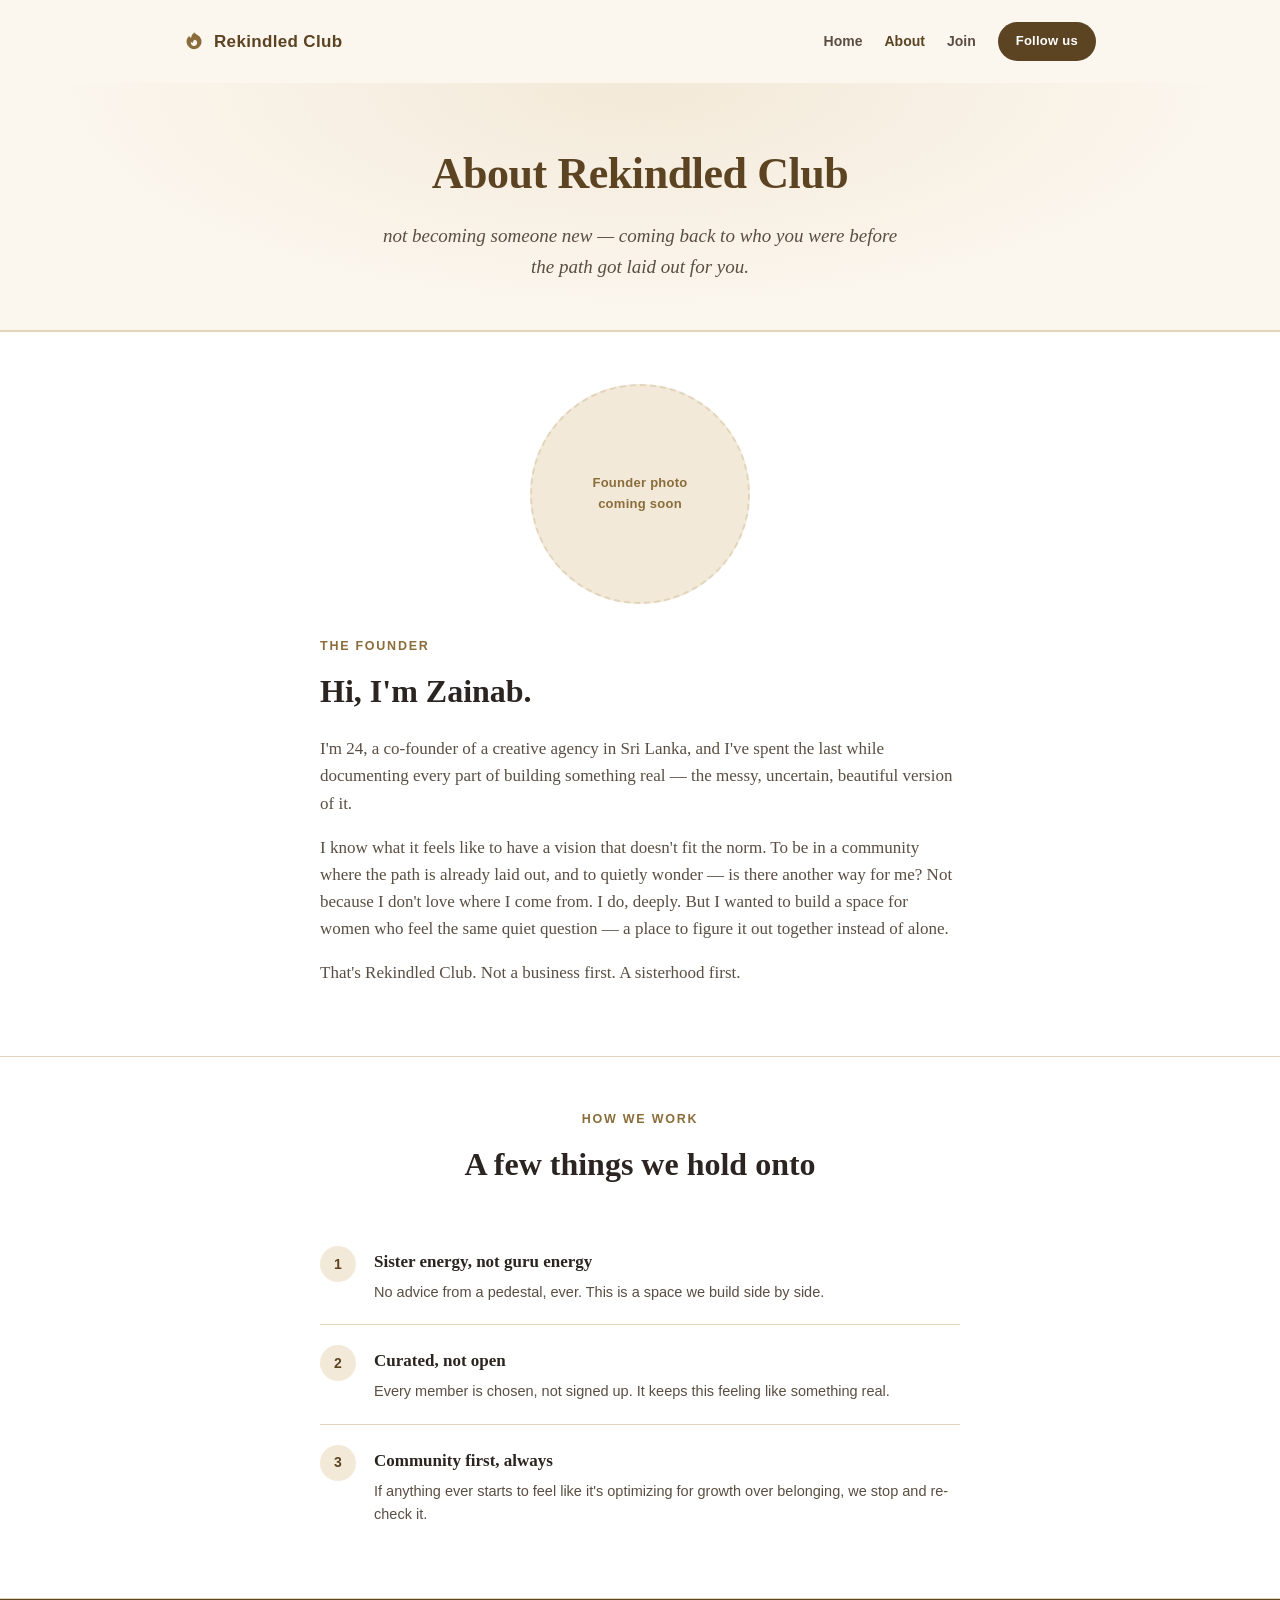
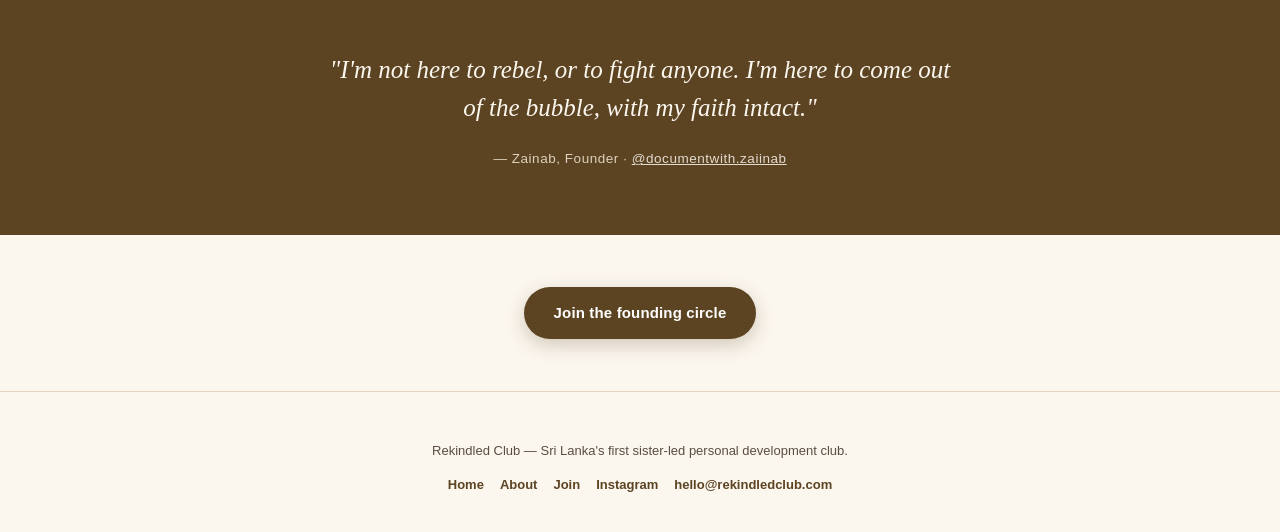
==== about.html @ f477de77 "Add files via upload" ====
<!DOCTYPE html>
<html lang="en">
<head>
<meta charset="UTF-8" />
<meta name="viewport" content="width=device-width, initial-scale=1.0" />
<title>About — Rekindled Club</title>
<meta name="description" content="Meet Zainab, founder of Rekindled Club — Sri Lanka's first sister-led personal development club." />
<link rel="stylesheet" href="style.css" />
</head>
<body>

<nav class="sitenav">
  <a class="brand" href="index.html">
    <svg width="20" height="20" viewBox="0 0 24 24" fill="#8A6D3A" xmlns="http://www.w3.org/2000/svg">
      <path fill-rule="evenodd" clip-rule="evenodd" d="M12.963 2.286a.75.75 0 00-1.071-.136 9.742 9.742 0 00-3.539 6.176 7.547 7.547 0 01-1.705-1.715.75.75 0 00-1.152-.082A9 9 0 1015.68 4.534a7.46 7.46 0 01-2.717-2.248zM15.75 14.25a3.75 3.75 0 11-7.313-1.172c.628.465 1.35.81 2.133 1a5.99 5.99 0 011.925-3.545 3.75 3.75 0 013.255 3.717z"/>
    </svg>
    Rekindled Club
  </a>
  <div class="navlinks">
    <a class="page" href="index.html">Home</a>
    <a class="page active" href="about.html">About</a>
    <a class="page" href="join.html">Join</a>
    <a class="follow" href="https://www.instagram.com/rekindled.club" target="_blank" rel="noopener">Follow us</a>
  </div>
</nav>

<header class="pagehero">
  <h1 style="font-size:clamp(28px,5vw,44px);">About Rekindled Club</h1>
  <p class="tag">not becoming someone new — coming back to who you were before the path got laid out for you.</p>
</header>

<section class="white-block">
  <div class="section-inner" style="max-width:640px;">
    <!-- PHOTO placeholder: replace with an actual photo of Zainab once approved for public use -->
    <div class="photo-placeholder" style="width:220px;height:220px;border-radius:50%;margin:0 auto 32px;">
      Founder photo<br/>coming soon
    </div>
    <h2 class="eyebrow" style="text-align:left;">the founder</h2>
    <h2 class="headline" style="text-align:left;">Hi, I'm Zainab.</h2>
    <p style="font-size:17px;color:var(--ink-soft);">
      I'm 24, a co-founder of a creative agency in Sri Lanka, and I've spent the last while documenting every part of building something real — the messy, uncertain, beautiful version of it.
    </p>
    <p style="font-size:17px;color:var(--ink-soft);">
      I know what it feels like to have a vision that doesn't fit the norm. To be in a community where the path is already laid out, and to quietly wonder — is there another way for me? Not because I don't love where I come from. I do, deeply. But I wanted to build a space for women who feel the same quiet question — a place to figure it out together instead of alone.
    </p>
    <p style="font-size:17px;color:var(--ink-soft);">
      That's Rekindled Club. Not a business first. A sisterhood first.
    </p>
  </div>
</section>

<section class="white-block" style="border-top:none;">
  <div class="section-inner">
    <h2 class="eyebrow">how we work</h2>
    <h2 class="headline">A few things we hold onto</h2>
    <div class="steps">
      <div class="step">
        <div class="stepnum">1</div>
        <div><h4>Sister energy, not guru energy</h4><p>No advice from a pedestal, ever. This is a space we build side by side.</p></div>
      </div>
      <div class="step">
        <div class="stepnum">2</div>
        <div><h4>Curated, not open</h4><p>Every member is chosen, not signed up. It keeps this feeling like something real.</p></div>
      </div>
      <div class="step">
        <div class="stepnum">3</div>
        <div><h4>Community first, always</h4><p>If anything ever starts to feel like it's optimizing for growth over belonging, we stop and re-check it.</p></div>
      </div>
    </div>
  </div>
</section>

<section class="founder">
  <div class="section-inner">
    <blockquote>"I'm not here to rebel, or to fight anyone. I'm here to come out of the bubble, with my faith intact."</blockquote>
    <p class="byline">— Zainab, Founder · <a href="https://www.instagram.com/documentwith.zaiinab" target="_blank" rel="noopener">@documentwith.zaiinab</a></p>
  </div>
</section>

<section style="text-align:center;">
  <div class="section-inner">
    <a class="btn btn-primary" href="join.html">Join the founding circle</a>
  </div>
</section>

<footer>
  <p>Rekindled Club — Sri Lanka's first sister-led personal development club.</p>
  <div class="footlinks">
    <a href="index.html">Home</a>
    <a href="about.html">About</a>
    <a href="join.html">Join</a>
    <a href="https://www.instagram.com/rekindled.club" target="_blank" rel="noopener">Instagram</a>
    <a href="mailto:hello@rekindledclub.com">hello@rekindledclub.com</a>
  </div>
</footer>

</body>
</html>
---- style.css ----
:root{
  --cream:#FBF6EE;
  --cream-2:#F3E9D8;
  --ink:#2B2420;
  --ink-soft:#5A4E42;
  --gold:#8A6D3A;
  --gold-deep:#5C4423;
  --line:#E3D5BC;
  --white:#FFFFFF;
}
*{box-sizing:border-box;}
html{scroll-behavior:smooth;}
body{
  margin:0;
  font-family:"Georgia","Iowan Old Style",serif;
  background:var(--cream);
  color:var(--ink);
  line-height:1.6;
}
.sans{font-family:-apple-system,BlinkMacSystemFont,"Segoe UI",Roboto,Helvetica,Arial,sans-serif;}
a{color:inherit;}

/* NAV */
nav.sitenav{
  display:flex;align-items:center;justify-content:space-between;
  padding:22px 24px;max-width:960px;margin:0 auto;
  font-family:-apple-system,BlinkMacSystemFont,"Segoe UI",Roboto,Helvetica,Arial,sans-serif;
}
.brand{display:flex;align-items:center;gap:10px;font-weight:700;letter-spacing:0.02em;color:var(--gold-deep);text-decoration:none;font-size:17px;}
.brand svg{flex-shrink:0;}
.navlinks{display:flex;align-items:center;gap:22px;}
.navlinks a.page{font-size:14px;font-weight:600;text-decoration:none;color:var(--ink-soft);}
.navlinks a.page.active,.navlinks a.page:hover{color:var(--gold-deep);}
.navlinks a.follow{
  background:var(--gold-deep);color:var(--white);padding:9px 18px;border-radius:999px;
  font-size:13px;text-decoration:none;font-weight:600;letter-spacing:0.02em;
  transition:background .2s ease;
}
.navlinks a.follow:hover{background:var(--ink);}
@media (max-width:560px){
  .navlinks{gap:12px;}
  .navlinks a.page{display:none;}
}

/* LOGO placeholder */
.logo-mark{display:flex;align-items:center;gap:8px;}
/* Replace this SVG + text with <img src="logo.png" alt="Rekindled Club" height="28"> once a real logo exists */

/* PAGE HERO */
header.pagehero{
  text-align:center;padding:56px 24px 48px;
  background:radial-gradient(ellipse at top,var(--cream-2) 0%,var(--cream) 65%);
  border-bottom:1px solid var(--line);
}
.spark{margin:0 auto 20px;display:block;}
header.pagehero h1{
  font-size:clamp(32px,6vw,52px);margin:0 0 12px;color:var(--gold-deep);
  letter-spacing:-0.01em;
}
header.pagehero p.tag{
  font-size:clamp(16px,2.4vw,19px);color:var(--ink-soft);margin:0 auto;
  max-width:520px;font-style:italic;
}

/* BUTTONS */
.cta-row{display:flex;gap:14px;justify-content:center;flex-wrap:wrap;margin-top:28px;}
.btn{
  display:inline-block;padding:14px 30px;border-radius:999px;text-decoration:none;
  font-size:15px;font-weight:600;letter-spacing:0.01em;
  font-family:-apple-system,BlinkMacSystemFont,"Segoe UI",Roboto,Helvetica,Arial,sans-serif;
  transition:transform .15s ease, box-shadow .15s ease;border:none;cursor:pointer;
}
.btn-primary{background:var(--gold-deep);color:var(--white);box-shadow:0 6px 18px rgba(92,68,35,0.25);}
.btn-primary:hover{transform:translateY(-2px);box-shadow:0 10px 22px rgba(92,68,35,0.3);}
.btn-ghost{background:transparent;color:var(--gold-deep);border:1.5px solid var(--gold-deep);}
.btn-ghost:hover{background:var(--cream-2);}

/* SECTIONS */
section{padding:52px 24px;}
.section-inner{max-width:760px;margin:0 auto;}
h2.eyebrow{
  font-family:-apple-system,BlinkMacSystemFont,"Segoe UI",Roboto,Helvetica,Arial,sans-serif;
  text-transform:uppercase;font-size:12.5px;letter-spacing:0.14em;color:var(--gold);
  font-weight:700;margin:0 0 10px;text-align:center;
}
h2.headline{font-size:clamp(24px,4vw,32px);color:var(--ink);margin:0 0 18px;text-align:center;}
p.lede{font-size:17.5px;color:var(--ink-soft);text-align:center;max-width:600px;margin:0 auto 8px;}
.white-block{background:var(--white);border-top:1px solid var(--line);border-bottom:1px solid var(--line);}

/* PILLARS */
.pillars-grid{display:grid;grid-template-columns:repeat(auto-fit,minmax(220px,1fr));gap:20px;margin-top:36px;}
.pillar-card{background:var(--white);border:1px solid var(--line);border-radius:16px;padding:26px 22px;text-align:left;}
.pillar-card .num{font-family:-apple-system,BlinkMacSystemFont,"Segoe UI",Roboto,Helvetica,Arial,sans-serif;font-size:12px;color:var(--gold);font-weight:700;letter-spacing:0.08em;margin-bottom:10px;}
.pillar-card h3{margin:0 0 8px;font-size:19px;color:var(--gold-deep);}
.pillar-card p{margin:0;font-size:14.5px;color:var(--ink-soft);font-family:-apple-system,BlinkMacSystemFont,"Segoe UI",Roboto,Helvetica,Arial,sans-serif;}

/* STEPS */
.steps{max-width:640px;margin:36px auto 0;}
.step{display:flex;gap:18px;padding:20px 0;border-top:1px solid var(--line);}
.step:first-child{border-top:none;}
.step .stepnum{font-family:-apple-system,BlinkMacSystemFont,"Segoe UI",Roboto,Helvetica,Arial,sans-serif;flex-shrink:0;width:36px;height:36px;border-radius:50%;background:var(--cream-2);color:var(--gold-deep);display:flex;align-items:center;justify-content:center;font-weight:700;font-size:14px;}
.step h4{margin:2px 0 6px;font-size:17px;color:var(--ink);}
.step p{margin:0;font-size:14.5px;color:var(--ink-soft);font-family:-apple-system,BlinkMacSystemFont,"Segoe UI",Roboto,Helvetica,Arial,sans-serif;}

/* PHOTO PLACEHOLDER — swap for <img> once real photos exist */
.photo-placeholder{
  border:2px dashed var(--line);border-radius:16px;background:var(--cream-2);
  display:flex;align-items:center;justify-content:center;color:var(--gold);
  font-family:-apple-system,BlinkMacSystemFont,"Segoe UI",Roboto,Helvetica,Arial,sans-serif;
  font-size:13px;font-weight:600;letter-spacing:0.02em;text-align:center;padding:20px;
}

/* FOUNDER QUOTE */
.founder{background:var(--gold-deep);color:var(--cream);}
.founder blockquote{font-size:clamp(19px,3vw,25px);font-style:italic;max-width:640px;margin:0 auto 22px;text-align:center;line-height:1.5;}
.founder .byline{font-family:-apple-system,BlinkMacSystemFont,"Segoe UI",Roboto,Helvetica,Arial,sans-serif;text-align:center;font-size:13.5px;letter-spacing:0.04em;color:var(--cream-2);opacity:0.85;}
.founder .byline a{text-decoration:underline;color:var(--cream);}

/* FORM */
.leadform{max-width:440px;margin:36px auto 0;background:var(--white);border:1px solid var(--line);border-radius:16px;padding:28px;font-family:-apple-system,BlinkMacSystemFont,"Segoe UI",Roboto,Helvetica,Arial,sans-serif;}
.leadform label{display:block;font-size:13px;font-weight:700;color:var(--gold-deep);margin:14px 0 6px;}
.leadform label:first-child{margin-top:0;}
.leadform input{width:100%;padding:11px 14px;border:1px solid var(--line);border-radius:10px;font-size:15px;font-family:inherit;background:var(--cream);}
.leadform input:focus{outline:2px solid var(--gold);outline-offset:1px;}
.leadform button{width:100%;margin-top:20px;}
.leadform .note{font-size:12px;color:var(--ink-soft);margin-top:12px;text-align:center;}

/* JOIN LINKS */
.join-links{display:flex;gap:14px;justify-content:center;flex-wrap:wrap;margin-top:26px;}

/* FOOTER */
footer{padding:36px 24px;text-align:center;font-family:-apple-system,BlinkMacSystemFont,"Segoe UI",Roboto,Helvetica,Arial,sans-serif;font-size:13px;color:var(--ink-soft);border-top:1px solid var(--line);}
footer a{text-decoration:none;color:var(--gold-deep);font-weight:600;}
footer .footlinks{margin-top:10px;display:flex;gap:16px;justify-content:center;flex-wrap:wrap;}

@media (max-width:520px){
  nav.sitenav{padding:18px;}
  header.pagehero{padding:44px 18px 36px;}
  section{padding:40px 18px;}
}
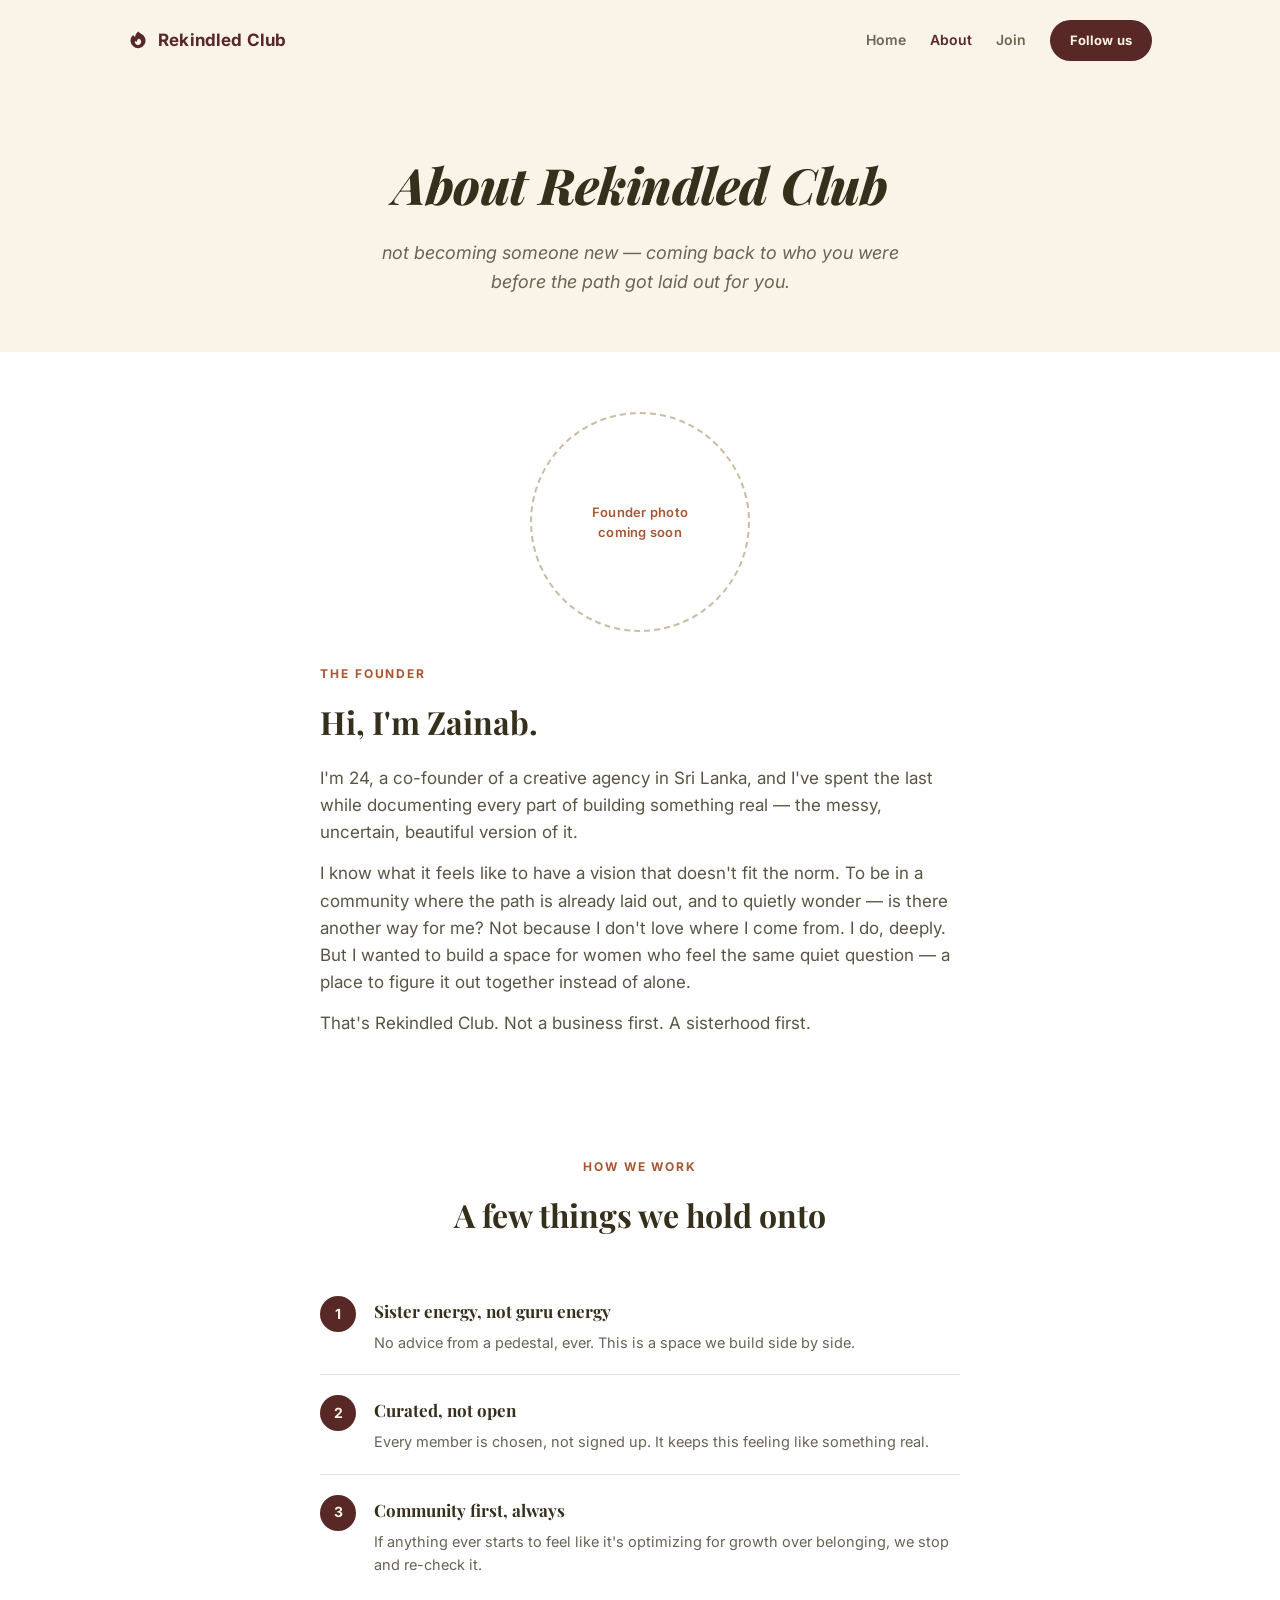
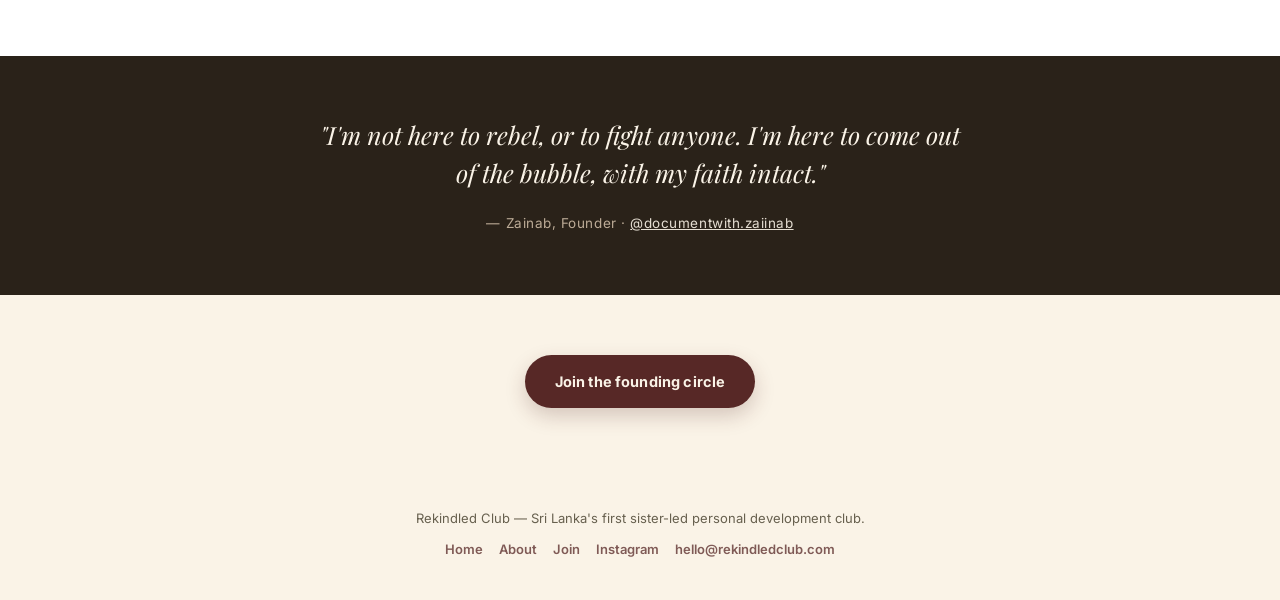
==== commit 3437c2ce: "Add files via upload" ====
--- a/about.html
+++ b/about.html
@@ -11,7 +11,7 @@
 
 <nav class="sitenav">
   <a class="brand" href="index.html">
-    <svg width="20" height="20" viewBox="0 0 24 24" fill="#8A6D3A" xmlns="http://www.w3.org/2000/svg">
+    <svg class="flame" width="20" height="20" viewBox="0 0 24 24" fill="#572826" xmlns="http://www.w3.org/2000/svg">
       <path fill-rule="evenodd" clip-rule="evenodd" d="M12.963 2.286a.75.75 0 00-1.071-.136 9.742 9.742 0 00-3.539 6.176 7.547 7.547 0 01-1.705-1.715.75.75 0 00-1.152-.082A9 9 0 1015.68 4.534a7.46 7.46 0 01-2.717-2.248zM15.75 14.25a3.75 3.75 0 11-7.313-1.172c.628.465 1.35.81 2.133 1a5.99 5.99 0 011.925-3.545 3.75 3.75 0 013.255 3.717z"/>
     </svg>
     Rekindled Club
@@ -25,11 +25,11 @@
 </nav>
 
 <header class="pagehero">
-  <h1 style="font-size:clamp(28px,5vw,44px);">About Rekindled Club</h1>
+  <h1>About Rekindled Club</h1>
   <p class="tag">not becoming someone new — coming back to who you were before the path got laid out for you.</p>
 </header>
 
-<section class="white-block">
+<section class="white-block reveal">
   <div class="section-inner" style="max-width:640px;">
     <!-- PHOTO placeholder: replace with an actual photo of Zainab once approved for public use -->
     <div class="photo-placeholder" style="width:220px;height:220px;border-radius:50%;margin:0 auto 32px;">
@@ -37,13 +37,13 @@
     </div>
     <h2 class="eyebrow" style="text-align:left;">the founder</h2>
     <h2 class="headline" style="text-align:left;">Hi, I'm Zainab.</h2>
-    <p style="font-size:17px;color:var(--ink-soft);">
+    <p style="font-size:17px;color:var(--forest);opacity:0.82;margin-bottom:14px;">
       I'm 24, a co-founder of a creative agency in Sri Lanka, and I've spent the last while documenting every part of building something real — the messy, uncertain, beautiful version of it.
     </p>
-    <p style="font-size:17px;color:var(--ink-soft);">
+    <p style="font-size:17px;color:var(--forest);opacity:0.82;margin-bottom:14px;">
       I know what it feels like to have a vision that doesn't fit the norm. To be in a community where the path is already laid out, and to quietly wonder — is there another way for me? Not because I don't love where I come from. I do, deeply. But I wanted to build a space for women who feel the same quiet question — a place to figure it out together instead of alone.
     </p>
-    <p style="font-size:17px;color:var(--ink-soft);">
+    <p style="font-size:17px;color:var(--forest);opacity:0.82;">
       That's Rekindled Club. Not a business first. A sisterhood first.
     </p>
   </div>
@@ -51,9 +51,9 @@
 
 <section class="white-block" style="border-top:none;">
   <div class="section-inner">
-    <h2 class="eyebrow">how we work</h2>
-    <h2 class="headline">A few things we hold onto</h2>
-    <div class="steps">
+    <h2 class="eyebrow reveal">how we work</h2>
+    <h2 class="headline reveal">A few things we hold onto</h2>
+    <div class="steps reveal-stagger">
       <div class="step">
         <div class="stepnum">1</div>
         <div><h4>Sister energy, not guru energy</h4><p>No advice from a pedestal, ever. This is a space we build side by side.</p></div>
@@ -70,14 +70,14 @@
   </div>
 </section>
 
-<section class="founder">
+<section class="founder reveal">
   <div class="section-inner">
     <blockquote>"I'm not here to rebel, or to fight anyone. I'm here to come out of the bubble, with my faith intact."</blockquote>
     <p class="byline">— Zainab, Founder · <a href="https://www.instagram.com/documentwith.zaiinab" target="_blank" rel="noopener">@documentwith.zaiinab</a></p>
   </div>
 </section>
 
-<section style="text-align:center;">
+<section style="text-align:center;" class="reveal">
   <div class="section-inner">
     <a class="btn btn-primary" href="join.html">Join the founding circle</a>
   </div>
@@ -94,5 +94,6 @@
   </div>
 </footer>
 
+<script src="script.js"></script>
 </body>
 </html>
--- a/style.css
+++ b/style.css
@@ -1,140 +1,185 @@
+@import url('https://fonts.googleapis.com/css2?family=Playfair+Display:ital,wght@0,600;0,700;0,800;1,600;1,700&family=Inter:wght@400;500;600;700&display=swap');
+
 :root{
-  --cream:#FBF6EE;
-  --cream-2:#F3E9D8;
-  --ink:#2B2420;
-  --ink-soft:#5A4E42;
-  --gold:#8A6D3A;
-  --gold-deep:#5C4423;
-  --line:#E3D5BC;
+  --ivory:#FAF3E7;        /* dominant background, lighter */
+  --ivory-musing:#CDBBA5; /* secondary light neutral, cards/borders/section bg */
+  --maroon:#572826;       /* primary bold accent */
+  --rust:#A85732;         /* secondary accent */
+  --olive:#8B7F4D;        /* tertiary accent */
+  --forest:#362F1C;       /* main text color, not pure black */
+  --umber:#2A2219;        /* deepest dark, used sparingly for contrast sections */
   --white:#FFFFFF;
 }
-*{box-sizing:border-box;}
+*{box-sizing:border-box;margin:0;padding:0;}
 html{scroll-behavior:smooth;}
 body{
-  margin:0;
-  font-family:"Georgia","Iowan Old Style",serif;
-  background:var(--cream);
-  color:var(--ink);
+  font-family:'Inter',-apple-system,BlinkMacSystemFont,"Segoe UI",Roboto,sans-serif;
+  background:var(--ivory);
+  color:var(--forest);
   line-height:1.6;
 }
-.sans{font-family:-apple-system,BlinkMacSystemFont,"Segoe UI",Roboto,Helvetica,Arial,sans-serif;}
+.serif{font-family:'Playfair Display',serif;}
 a{color:inherit;}
 
 /* NAV */
 nav.sitenav{
+  position:sticky;top:0;z-index:50;
   display:flex;align-items:center;justify-content:space-between;
-  padding:22px 24px;max-width:960px;margin:0 auto;
-  font-family:-apple-system,BlinkMacSystemFont,"Segoe UI",Roboto,Helvetica,Arial,sans-serif;
+  padding:20px 28px;max-width:1080px;margin:0 auto;
+  background:rgba(250,243,231,0.7);
+  backdrop-filter:blur(6px);
+  transition:background .3s ease, box-shadow .3s ease, padding .3s ease;
+  border-radius:0 0 18px 18px;
 }
-.brand{display:flex;align-items:center;gap:10px;font-weight:700;letter-spacing:0.02em;color:var(--gold-deep);text-decoration:none;font-size:17px;}
+nav.sitenav.scrolled{
+  background:rgba(250,243,231,0.96);
+  box-shadow:0 6px 24px rgba(54,47,28,0.08);
+  padding:14px 28px;
+}
+.brand{display:flex;align-items:center;gap:10px;font-weight:700;letter-spacing:0.01em;color:var(--maroon);text-decoration:none;font-size:17px;}
 .brand svg{flex-shrink:0;}
-.navlinks{display:flex;align-items:center;gap:22px;}
-.navlinks a.page{font-size:14px;font-weight:600;text-decoration:none;color:var(--ink-soft);}
-.navlinks a.page.active,.navlinks a.page:hover{color:var(--gold-deep);}
+.navlinks{display:flex;align-items:center;gap:24px;}
+.navlinks a.page{font-size:14px;font-weight:600;text-decoration:none;color:var(--forest);opacity:0.72;transition:opacity .2s ease,color .2s ease;}
+.navlinks a.page.active,.navlinks a.page:hover{opacity:1;color:var(--maroon);}
 .navlinks a.follow{
-  background:var(--gold-deep);color:var(--white);padding:9px 18px;border-radius:999px;
-  font-size:13px;text-decoration:none;font-weight:600;letter-spacing:0.02em;
-  transition:background .2s ease;
+  background:var(--maroon);color:var(--ivory);padding:10px 20px;border-radius:999px;
+  font-size:13px;text-decoration:none;font-weight:700;letter-spacing:0.01em;
+  transition:transform .2s ease, box-shadow .2s ease;display:inline-block;
 }
-.navlinks a.follow:hover{background:var(--ink);}
+.navlinks a.follow:hover{transform:translateY(-2px);box-shadow:0 8px 18px rgba(87,40,38,0.28);}
 @media (max-width:560px){
   .navlinks{gap:12px;}
   .navlinks a.page{display:none;}
 }
 
-/* LOGO placeholder */
-.logo-mark{display:flex;align-items:center;gap:8px;}
-/* Replace this SVG + text with <img src="logo.png" alt="Rekindled Club" height="28"> once a real logo exists */
+/* FLAME ICON — subtle living animation */
+@keyframes flicker{
+  0%,100%{transform:scale(1) rotate(0deg);opacity:1;}
+  25%{transform:scale(1.05) rotate(-2deg);opacity:0.92;}
+  50%{transform:scale(0.97) rotate(1.5deg);opacity:1;}
+  75%{transform:scale(1.03) rotate(-1deg);opacity:0.95;}
+}
+.flame{animation:flicker 3.2s ease-in-out infinite;transform-origin:center bottom;}
 
-/* PAGE HERO */
+/* PAGE HERO (interior pages) */
 header.pagehero{
-  text-align:center;padding:56px 24px 48px;
-  background:radial-gradient(ellipse at top,var(--cream-2) 0%,var(--cream) 65%);
-  border-bottom:1px solid var(--line);
+  text-align:center;padding:64px 28px 56px;
 }
-.spark{margin:0 auto 20px;display:block;}
 header.pagehero h1{
-  font-size:clamp(32px,6vw,52px);margin:0 0 12px;color:var(--gold-deep);
-  letter-spacing:-0.01em;
+  font-family:'Playfair Display',serif;font-weight:800;font-style:italic;
+  font-size:clamp(30px,5.5vw,50px);margin:0 0 14px;color:var(--forest);letter-spacing:-0.01em;
 }
 header.pagehero p.tag{
-  font-size:clamp(16px,2.4vw,19px);color:var(--ink-soft);margin:0 auto;
+  font-size:clamp(15px,2.2vw,18px);color:var(--forest);opacity:0.72;margin:0 auto;
   max-width:520px;font-style:italic;
 }
 
+/* HOME HERO */
+header.hero{text-align:center;padding:84px 28px 70px;}
+h1.title{
+  font-family:'Playfair Display',serif;font-weight:800;font-style:italic;
+  font-size:clamp(40px,7vw,68px);letter-spacing:-0.01em;line-height:1.02;
+  color:var(--forest);margin-bottom:18px;
+}
+h1.title .hl{color:var(--maroon);}
+p.tagline{
+  font-size:clamp(16px,2.2vw,19px);color:var(--forest);opacity:0.72;
+  max-width:520px;margin:0 auto 34px;font-style:italic;
+}
+.divider{width:64px;height:3px;background:var(--olive);margin:56px auto 0;border-radius:3px;}
+
 /* BUTTONS */
-.cta-row{display:flex;gap:14px;justify-content:center;flex-wrap:wrap;margin-top:28px;}
+.cta-row{display:flex;gap:14px;justify-content:center;flex-wrap:wrap;margin-top:8px;}
 .btn{
-  display:inline-block;padding:14px 30px;border-radius:999px;text-decoration:none;
-  font-size:15px;font-weight:600;letter-spacing:0.01em;
-  font-family:-apple-system,BlinkMacSystemFont,"Segoe UI",Roboto,Helvetica,Arial,sans-serif;
-  transition:transform .15s ease, box-shadow .15s ease;border:none;cursor:pointer;
+  display:inline-block;padding:15px 30px;border-radius:999px;text-decoration:none;
+  font-size:14.5px;font-weight:700;letter-spacing:0.01em;
+  font-family:'Inter',sans-serif;
+  transition:transform .18s ease, box-shadow .18s ease, background .18s ease;border:none;cursor:pointer;
 }
-.btn-primary{background:var(--gold-deep);color:var(--white);box-shadow:0 6px 18px rgba(92,68,35,0.25);}
-.btn-primary:hover{transform:translateY(-2px);box-shadow:0 10px 22px rgba(92,68,35,0.3);}
-.btn-ghost{background:transparent;color:var(--gold-deep);border:1.5px solid var(--gold-deep);}
-.btn-ghost:hover{background:var(--cream-2);}
+.btn-primary{background:var(--maroon);color:var(--ivory);box-shadow:0 8px 20px rgba(87,40,38,0.22);}
+.btn-primary:hover{transform:translateY(-3px);box-shadow:0 14px 26px rgba(87,40,38,0.3);}
+.btn-ghost{background:transparent;color:var(--rust);border:1.5px solid var(--rust);}
+.btn-ghost:hover{background:rgba(168,87,50,0.08);transform:translateY(-2px);}
 
 /* SECTIONS */
-section{padding:52px 24px;}
+section{padding:60px 28px;}
 .section-inner{max-width:760px;margin:0 auto;}
 h2.eyebrow{
-  font-family:-apple-system,BlinkMacSystemFont,"Segoe UI",Roboto,Helvetica,Arial,sans-serif;
-  text-transform:uppercase;font-size:12.5px;letter-spacing:0.14em;color:var(--gold);
-  font-weight:700;margin:0 0 10px;text-align:center;
+  font-family:'Inter',sans-serif;
+  text-transform:uppercase;font-size:12px;letter-spacing:0.16em;color:var(--rust);
+  font-weight:700;margin:0 0 12px;text-align:center;
 }
-h2.headline{font-size:clamp(24px,4vw,32px);color:var(--ink);margin:0 0 18px;text-align:center;}
-p.lede{font-size:17.5px;color:var(--ink-soft);text-align:center;max-width:600px;margin:0 auto 8px;}
-.white-block{background:var(--white);border-top:1px solid var(--line);border-bottom:1px solid var(--line);}
+h2.headline{font-family:'Playfair Display',serif;font-weight:700;font-size:clamp(24px,4vw,32px);color:var(--forest);margin:0 0 18px;text-align:center;}
+p.lede{font-size:17px;color:var(--forest);opacity:0.78;text-align:center;max-width:600px;margin:0 auto 8px;}
+.white-block{background:var(--white);}
 
 /* PILLARS */
-.pillars-grid{display:grid;grid-template-columns:repeat(auto-fit,minmax(220px,1fr));gap:20px;margin-top:36px;}
-.pillar-card{background:var(--white);border:1px solid var(--line);border-radius:16px;padding:26px 22px;text-align:left;}
-.pillar-card .num{font-family:-apple-system,BlinkMacSystemFont,"Segoe UI",Roboto,Helvetica,Arial,sans-serif;font-size:12px;color:var(--gold);font-weight:700;letter-spacing:0.08em;margin-bottom:10px;}
-.pillar-card h3{margin:0 0 8px;font-size:19px;color:var(--gold-deep);}
-.pillar-card p{margin:0;font-size:14.5px;color:var(--ink-soft);font-family:-apple-system,BlinkMacSystemFont,"Segoe UI",Roboto,Helvetica,Arial,sans-serif;}
+.pillars-grid{display:grid;grid-template-columns:repeat(auto-fit,minmax(230px,1fr));gap:20px;margin-top:36px;}
+.pillar-card{
+  background:var(--white);border:1px solid rgba(203,184,165,0.6);border-radius:18px;padding:28px 24px;text-align:left;
+  transition:transform .22s ease, box-shadow .22s ease, border-color .22s ease;
+}
+.pillar-card:hover{transform:translateY(-5px);box-shadow:0 16px 32px rgba(54,47,28,0.1);border-color:var(--rust);}
+.pillar-card .num{font-family:'Inter',sans-serif;font-size:12px;color:var(--olive);font-weight:700;letter-spacing:0.08em;margin-bottom:10px;}
+.pillar-card h3{margin:0 0 8px;font-family:'Playfair Display',serif;font-size:19px;color:var(--maroon);}
+.pillar-card p{margin:0;font-size:14.5px;color:var(--forest);opacity:0.75;font-family:'Inter',sans-serif;}
 
 /* STEPS */
+.how{background:var(--ivory-musing);}
 .steps{max-width:640px;margin:36px auto 0;}
-.step{display:flex;gap:18px;padding:20px 0;border-top:1px solid var(--line);}
+.step{display:flex;gap:18px;padding:20px 0;border-top:1px solid rgba(54,47,28,0.15);}
 .step:first-child{border-top:none;}
-.step .stepnum{font-family:-apple-system,BlinkMacSystemFont,"Segoe UI",Roboto,Helvetica,Arial,sans-serif;flex-shrink:0;width:36px;height:36px;border-radius:50%;background:var(--cream-2);color:var(--gold-deep);display:flex;align-items:center;justify-content:center;font-weight:700;font-size:14px;}
-.step h4{margin:2px 0 6px;font-size:17px;color:var(--ink);}
-.step p{margin:0;font-size:14.5px;color:var(--ink-soft);font-family:-apple-system,BlinkMacSystemFont,"Segoe UI",Roboto,Helvetica,Arial,sans-serif;}
+.step .stepnum{font-family:'Inter',sans-serif;flex-shrink:0;width:36px;height:36px;border-radius:50%;background:var(--maroon);color:var(--ivory);display:flex;align-items:center;justify-content:center;font-weight:700;font-size:14px;}
+.step h4{margin:2px 0 6px;font-family:'Playfair Display',serif;font-size:17px;color:var(--forest);}
+.step p{margin:0;font-size:14.5px;color:var(--forest);opacity:0.75;font-family:'Inter',sans-serif;}
 
-/* PHOTO PLACEHOLDER — swap for <img> once real photos exist */
+/* PHOTO PLACEHOLDER */
 .photo-placeholder{
-  border:2px dashed var(--line);border-radius:16px;background:var(--cream-2);
-  display:flex;align-items:center;justify-content:center;color:var(--gold);
-  font-family:-apple-system,BlinkMacSystemFont,"Segoe UI",Roboto,Helvetica,Arial,sans-serif;
+  border:2px dashed var(--ivory-musing);border-radius:16px;background:var(--white);
+  display:flex;align-items:center;justify-content:center;color:var(--rust);
+  font-family:'Inter',sans-serif;
   font-size:13px;font-weight:600;letter-spacing:0.02em;text-align:center;padding:20px;
 }
 
-/* FOUNDER QUOTE */
-.founder{background:var(--gold-deep);color:var(--cream);}
-.founder blockquote{font-size:clamp(19px,3vw,25px);font-style:italic;max-width:640px;margin:0 auto 22px;text-align:center;line-height:1.5;}
-.founder .byline{font-family:-apple-system,BlinkMacSystemFont,"Segoe UI",Roboto,Helvetica,Arial,sans-serif;text-align:center;font-size:13.5px;letter-spacing:0.04em;color:var(--cream-2);opacity:0.85;}
-.founder .byline a{text-decoration:underline;color:var(--cream);}
+/* FOUNDER QUOTE — dark contrast, used once per page max */
+.founder{background:var(--umber);color:var(--ivory);}
+.founder blockquote{font-family:'Playfair Display',serif;font-style:italic;font-size:clamp(19px,3vw,25px);max-width:640px;margin:0 auto 22px;text-align:center;line-height:1.5;}
+.founder .byline{font-family:'Inter',sans-serif;text-align:center;font-size:13.5px;letter-spacing:0.04em;color:var(--ivory-musing);opacity:0.9;}
+.founder .byline a{text-decoration:underline;color:var(--ivory);}
 
 /* FORM */
-.leadform{max-width:440px;margin:36px auto 0;background:var(--white);border:1px solid var(--line);border-radius:16px;padding:28px;font-family:-apple-system,BlinkMacSystemFont,"Segoe UI",Roboto,Helvetica,Arial,sans-serif;}
-.leadform label{display:block;font-size:13px;font-weight:700;color:var(--gold-deep);margin:14px 0 6px;}
+.leadform{max-width:440px;margin:36px auto 0;background:var(--white);border:1px solid rgba(203,184,165,0.6);border-radius:18px;padding:28px;font-family:'Inter',sans-serif;}
+.leadform label{display:block;font-size:13px;font-weight:700;color:var(--maroon);margin:14px 0 6px;}
 .leadform label:first-child{margin-top:0;}
-.leadform input{width:100%;padding:11px 14px;border:1px solid var(--line);border-radius:10px;font-size:15px;font-family:inherit;background:var(--cream);}
-.leadform input:focus{outline:2px solid var(--gold);outline-offset:1px;}
+.leadform input{width:100%;padding:11px 14px;border:1px solid var(--ivory-musing);border-radius:10px;font-size:15px;font-family:inherit;background:var(--ivory);color:var(--forest);}
+.leadform input:focus{outline:2px solid var(--rust);outline-offset:1px;}
 .leadform button{width:100%;margin-top:20px;}
-.leadform .note{font-size:12px;color:var(--ink-soft);margin-top:12px;text-align:center;}
+.leadform .note{font-size:12px;color:var(--forest);opacity:0.65;margin-top:12px;text-align:center;}
 
 /* JOIN LINKS */
 .join-links{display:flex;gap:14px;justify-content:center;flex-wrap:wrap;margin-top:26px;}
 
 /* FOOTER */
-footer{padding:36px 24px;text-align:center;font-family:-apple-system,BlinkMacSystemFont,"Segoe UI",Roboto,Helvetica,Arial,sans-serif;font-size:13px;color:var(--ink-soft);border-top:1px solid var(--line);}
-footer a{text-decoration:none;color:var(--gold-deep);font-weight:600;}
+footer{padding:40px 28px;text-align:center;font-family:'Inter',sans-serif;font-size:13px;color:var(--forest);opacity:0.75;}
+footer a{text-decoration:none;color:var(--maroon);font-weight:600;}
 footer .footlinks{margin-top:10px;display:flex;gap:16px;justify-content:center;flex-wrap:wrap;}
 
+/* SCROLL REVEAL */
+.reveal{opacity:0;transform:translateY(28px);transition:opacity .8s ease, transform .8s ease;}
+.reveal.visible{opacity:1;transform:none;}
+.reveal-stagger.visible .pillar-card,
+.reveal-stagger.visible .step{animation:none;}
+.pillar-card, .step{opacity:0;transform:translateY(18px);transition:opacity .6s ease, transform .6s ease;}
+.reveal-stagger.visible .pillar-card:nth-child(1),.reveal-stagger.visible .step:nth-child(1){transition-delay:.05s;}
+.reveal-stagger.visible .pillar-card:nth-child(2),.reveal-stagger.visible .step:nth-child(2){transition-delay:.15s;}
+.reveal-stagger.visible .pillar-card:nth-child(3),.reveal-stagger.visible .step:nth-child(3){transition-delay:.25s;}
+.reveal-stagger.visible .pillar-card:nth-child(4){transition-delay:.35s;}
+.reveal-stagger.visible .pillar-card,
+.reveal-stagger.visible .step{opacity:1;transform:none;}
+
 @media (max-width:520px){
-  nav.sitenav{padding:18px;}
+  nav.sitenav{padding:16px 18px;}
   header.pagehero{padding:44px 18px 36px;}
-  section{padding:40px 18px;}
+  header.hero{padding:60px 18px 50px;}
+  section{padding:44px 18px;}
 }
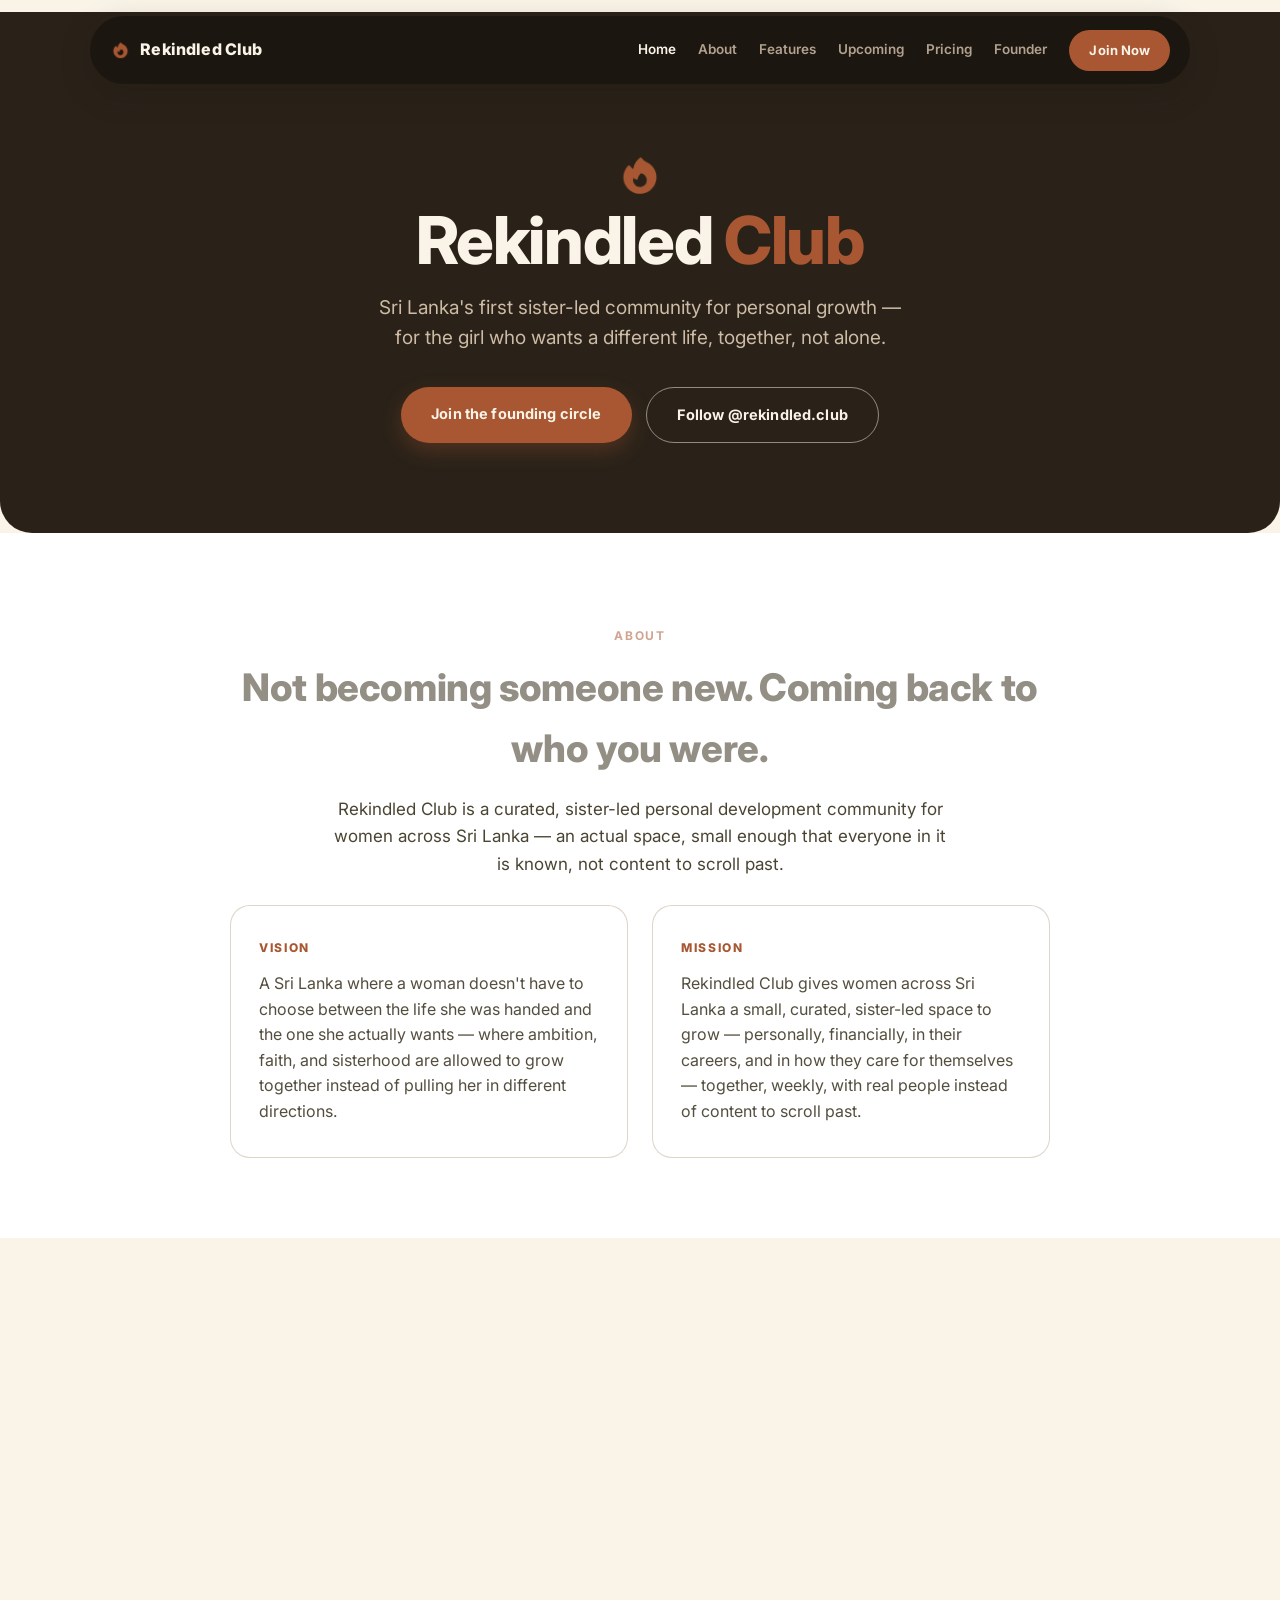
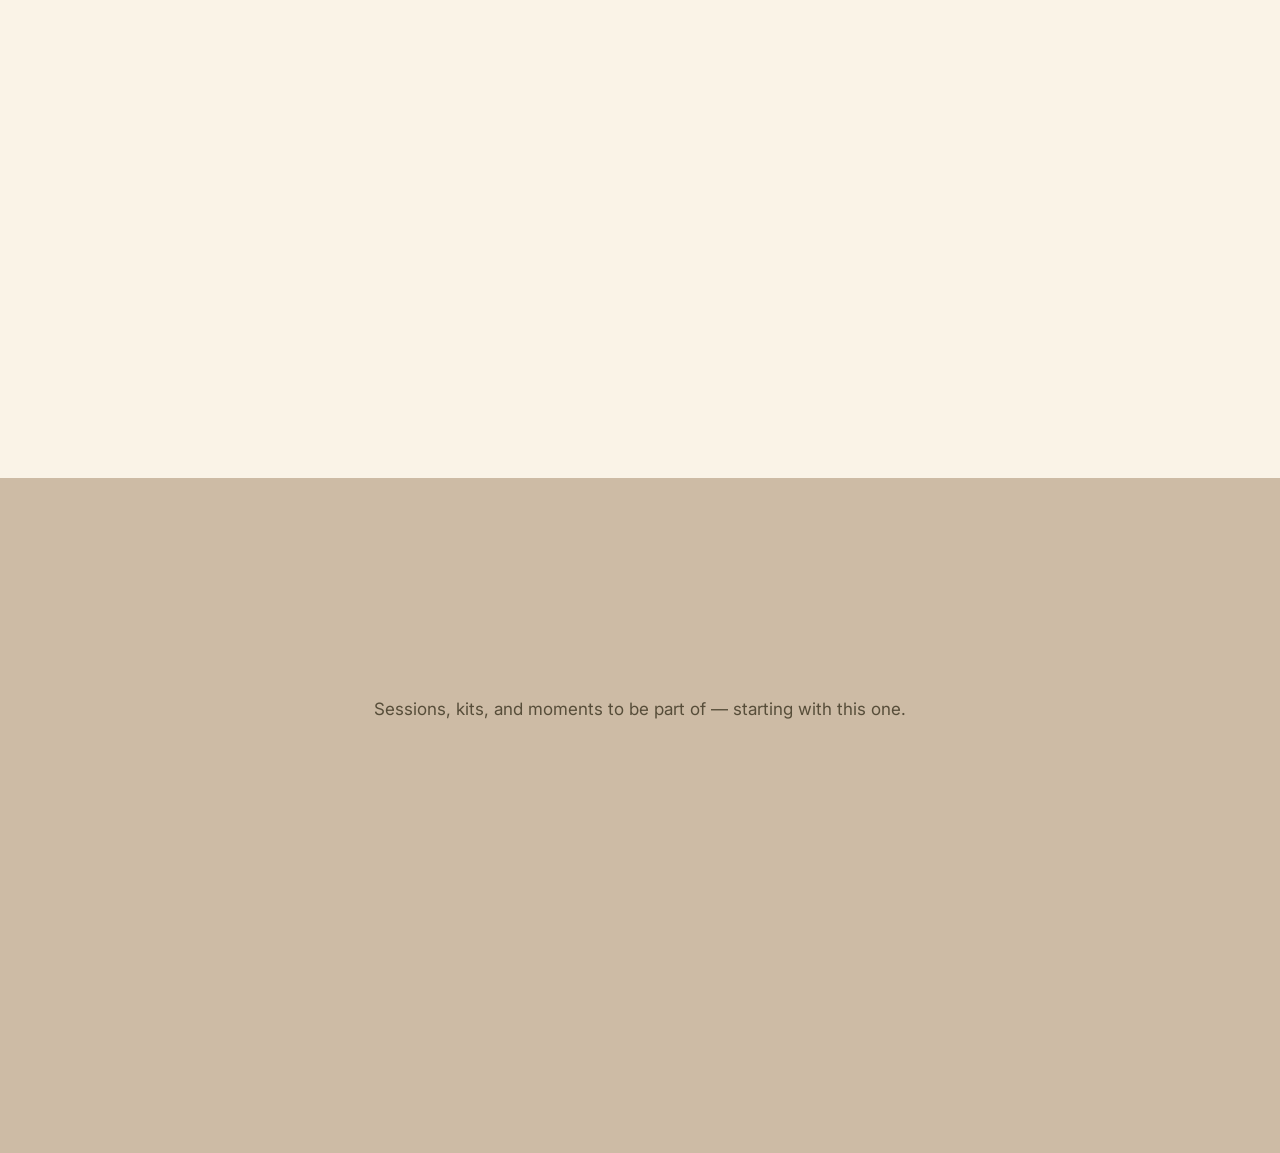
==== commit da44cd29: "Add files via upload" ====
--- a/about.html
+++ b/about.html
@@ -2,98 +2,11 @@
 <html lang="en">
 <head>
 <meta charset="UTF-8" />
-<meta name="viewport" content="width=device-width, initial-scale=1.0" />
-<title>About — Rekindled Club</title>
-<meta name="description" content="Meet Zainab, founder of Rekindled Club — Sri Lanka's first sister-led personal development club." />
-<link rel="stylesheet" href="style.css" />
+<meta http-equiv="refresh" content="0; url=index.html#about" />
+<link rel="canonical" href="index.html#about" />
+<title>Rekindled Club — About</title>
 </head>
 <body>
-
-<nav class="sitenav">
-  <a class="brand" href="index.html">
-    <svg class="flame" width="20" height="20" viewBox="0 0 24 24" fill="#572826" xmlns="http://www.w3.org/2000/svg">
-      <path fill-rule="evenodd" clip-rule="evenodd" d="M12.963 2.286a.75.75 0 00-1.071-.136 9.742 9.742 0 00-3.539 6.176 7.547 7.547 0 01-1.705-1.715.75.75 0 00-1.152-.082A9 9 0 1015.68 4.534a7.46 7.46 0 01-2.717-2.248zM15.75 14.25a3.75 3.75 0 11-7.313-1.172c.628.465 1.35.81 2.133 1a5.99 5.99 0 011.925-3.545 3.75 3.75 0 013.255 3.717z"/>
-    </svg>
-    Rekindled Club
-  </a>
-  <div class="navlinks">
-    <a class="page" href="index.html">Home</a>
-    <a class="page active" href="about.html">About</a>
-    <a class="page" href="join.html">Join</a>
-    <a class="follow" href="https://www.instagram.com/rekindled.club" target="_blank" rel="noopener">Follow us</a>
-  </div>
-</nav>
-
-<header class="pagehero">
-  <h1>About Rekindled Club</h1>
-  <p class="tag">not becoming someone new — coming back to who you were before the path got laid out for you.</p>
-</header>
-
-<section class="white-block reveal">
-  <div class="section-inner" style="max-width:640px;">
-    <!-- PHOTO placeholder: replace with an actual photo of Zainab once approved for public use -->
-    <div class="photo-placeholder" style="width:220px;height:220px;border-radius:50%;margin:0 auto 32px;">
-      Founder photo<br/>coming soon
-    </div>
-    <h2 class="eyebrow" style="text-align:left;">the founder</h2>
-    <h2 class="headline" style="text-align:left;">Hi, I'm Zainab.</h2>
-    <p style="font-size:17px;color:var(--forest);opacity:0.82;margin-bottom:14px;">
-      I'm 24, a co-founder of a creative agency in Sri Lanka, and I've spent the last while documenting every part of building something real — the messy, uncertain, beautiful version of it.
-    </p>
-    <p style="font-size:17px;color:var(--forest);opacity:0.82;margin-bottom:14px;">
-      I know what it feels like to have a vision that doesn't fit the norm. To be in a community where the path is already laid out, and to quietly wonder — is there another way for me? Not because I don't love where I come from. I do, deeply. But I wanted to build a space for women who feel the same quiet question — a place to figure it out together instead of alone.
-    </p>
-    <p style="font-size:17px;color:var(--forest);opacity:0.82;">
-      That's Rekindled Club. Not a business first. A sisterhood first.
-    </p>
-  </div>
-</section>
-
-<section class="white-block" style="border-top:none;">
-  <div class="section-inner">
-    <h2 class="eyebrow reveal">how we work</h2>
-    <h2 class="headline reveal">A few things we hold onto</h2>
-    <div class="steps reveal-stagger">
-      <div class="step">
-        <div class="stepnum">1</div>
-        <div><h4>Sister energy, not guru energy</h4><p>No advice from a pedestal, ever. This is a space we build side by side.</p></div>
-      </div>
-      <div class="step">
-        <div class="stepnum">2</div>
-        <div><h4>Curated, not open</h4><p>Every member is chosen, not signed up. It keeps this feeling like something real.</p></div>
-      </div>
-      <div class="step">
-        <div class="stepnum">3</div>
-        <div><h4>Community first, always</h4><p>If anything ever starts to feel like it's optimizing for growth over belonging, we stop and re-check it.</p></div>
-      </div>
-    </div>
-  </div>
-</section>
-
-<section class="founder reveal">
-  <div class="section-inner">
-    <blockquote>"I'm not here to rebel, or to fight anyone. I'm here to come out of the bubble, with my faith intact."</blockquote>
-    <p class="byline">— Zainab, Founder · <a href="https://www.instagram.com/documentwith.zaiinab" target="_blank" rel="noopener">@documentwith.zaiinab</a></p>
-  </div>
-</section>
-
-<section style="text-align:center;" class="reveal">
-  <div class="section-inner">
-    <a class="btn btn-primary" href="join.html">Join the founding circle</a>
-  </div>
-</section>
-
-<footer>
-  <p>Rekindled Club — Sri Lanka's first sister-led personal development club.</p>
-  <div class="footlinks">
-    <a href="index.html">Home</a>
-    <a href="about.html">About</a>
-    <a href="join.html">Join</a>
-    <a href="https://www.instagram.com/rekindled.club" target="_blank" rel="noopener">Instagram</a>
-    <a href="mailto:hello@rekindledclub.com">hello@rekindledclub.com</a>
-  </div>
-</footer>
-
-<script src="script.js"></script>
+<p>Redirecting to <a href="index.html#about">Rekindled Club — About</a>…</p>
 </body>
 </html>
